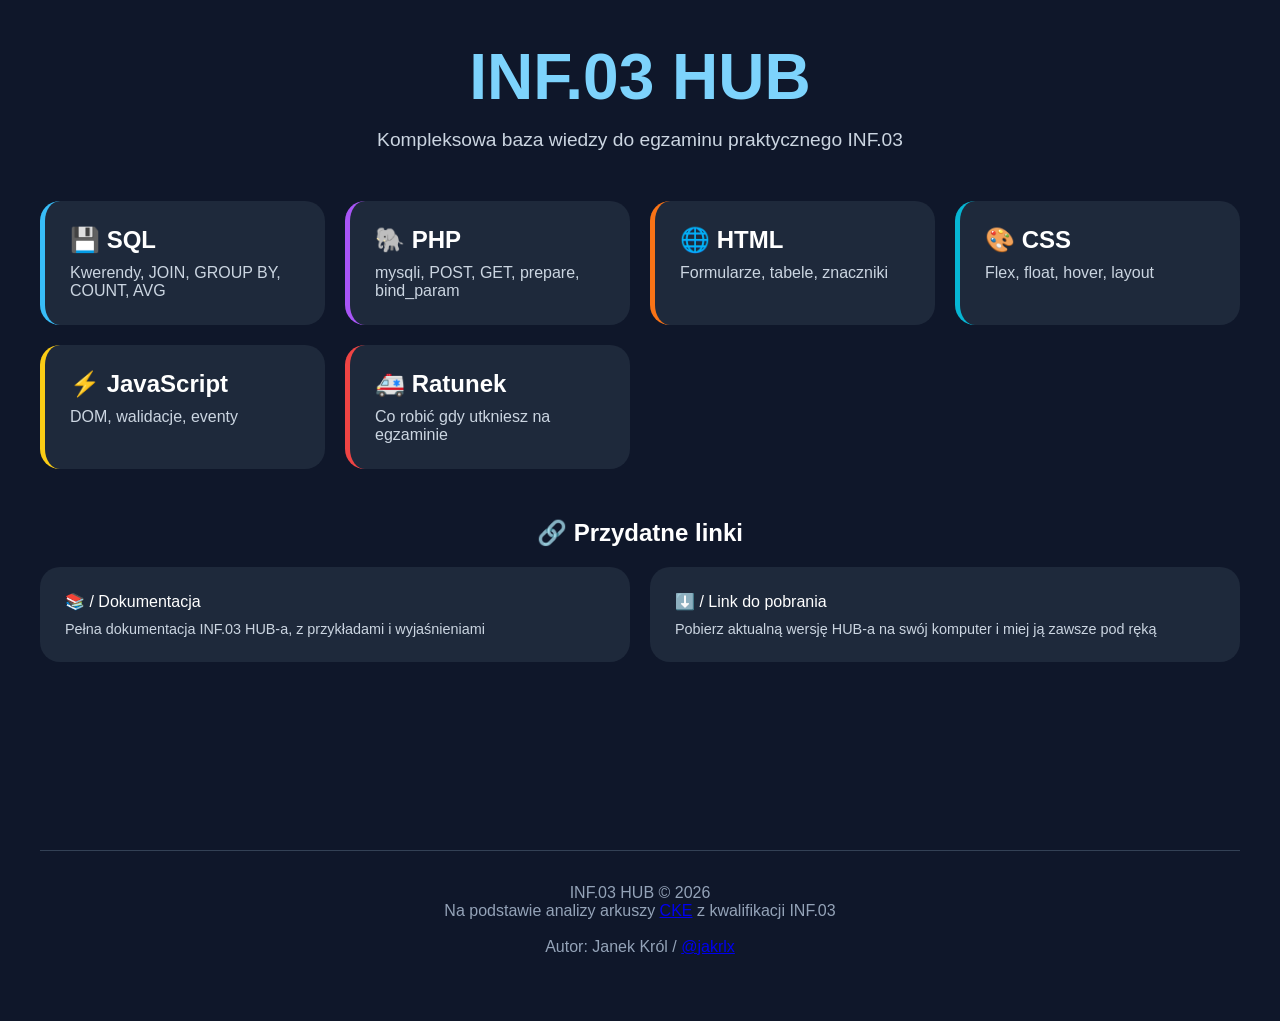
==== index.html @ 3e0c46b9 "first push" ====
<!DOCTYPE html>
<html lang="pl">
<head>
<meta charset="utf-8">
<link rel="stylesheet" href="style.css">
<title>INF.03 HUB</title>
</head>

<body>

<div class="hero">

    <h1>INF.03 HUB</h1>

    <p>
        Kompleksowa baza wiedzy do egzaminu praktycznego INF.03
    </p>

</div>

<div class="grid">

    <a class="card sql" href="sql/sql.html">
        <h2>💾 SQL</h2>
        <p>Kwerendy, JOIN, GROUP BY, COUNT, AVG</p>
    </a>

    <a class="card php" href="php/php.html">
        <h2>🐘 PHP</h2>
        <p>mysqli, POST, GET, prepare, bind_param</p>
    </a>

    <a class="card html" href="html/html.html">
        <h2>🌐 HTML</h2>
        <p>Formularze, tabele, znaczniki</p>
    </a>

    <a class="card css" href="css/css.html">
        <h2>🎨 CSS</h2>
        <p>Flex, float, hover, layout</p>
    </a>

    <a class="card js" href="js/js.html">
        <h2>⚡ JavaScript</h2>
        <p>DOM, walidacje, eventy</p>
    </a>

    <a class="card ratunek" href="ratunek/ratunek.html">
        <h2>🚑 Ratunek</h2>
        <p>Co robić gdy utkniesz na egzaminie</p>
    </a>

</div>

<div class="links-section">

<h2>🔗 Przydatne linki</h2>

<div class="links-grid">

<a class="link-card"
href="TUTAJ_LINK_DO_DOKUMENTACJI"
target="_blank">

📚 / Dokumentacja

<span>
Pełna dokumentacja INF.03 HUB-a, z przykładami i wyjaśnieniami
</span>

</a>

<a class="link-card"
href="TUTAJ_LINK_DO_POBRANIA"
target="_blank">

⬇️ / Link do pobrania

<span>
Pobierz aktualną wersję HUB-a na swój komputer i miej ją zawsze pod ręką
</span>

</a>

</div>

</div>
<footer style="margin-top: 188px;">
<div class="footer-content">

<p>
INF.03 HUB © 2026
</p>
</div>
<p>
    Na podstawie analizy arkuszy <a href="https://ee-informatyk.pl/inf03-ee09/praktyka/" target="_blank" rel="noopener noreferrer">CKE</a> z kwalifikacji INF.03
</p>

<br>

 <p>
    Autor: Janek Król / 
<a href="http://www.jakrlx.pl" target="_blank">@jakrlx</a>
</p>

</footer>
</body>
</html>
---- style.css ----
*{
margin:0;
padding:0;
box-sizing:border-box;
font-family:Segoe UI,Arial,sans-serif;
}

body{
background:#0f172a;
color:white;
padding:40px;
}

.hero{
text-align:center;
margin-bottom:50px;
}

.hero h1{
font-size:4rem;
margin-bottom:15px;
color:#7dd3fc;
}

.hero p{
font-size:1.2rem;
color:#cbd5e1;
}

.stats{
margin-top:30px;
display:flex;
justify-content:center;
gap:20px;
flex-wrap:wrap;
}

.stat{
background:#1e293b;
padding:20px;
border-radius:15px;
min-width:180px;
}

.stat h3{
font-size:2rem;
color:#7dd3fc;
}

.grid{
display:grid;
grid-template-columns:
repeat(auto-fit,minmax(280px,1fr));
gap:20px;
}

.card{
display:block;
text-decoration:none;
color:white;

background:#1e293b;

padding:25px;

border-radius:20px;

transition:.25s;
}

.card:hover{
transform:translateY(-5px);
box-shadow:
0 0 25px rgba(125,211,252,.25);
}

.card h2{
margin-bottom:10px;
}

.card p{
color:#cbd5e1;
}

.sql{
border-left:5px solid #38bdf8;
}

.php{
border-left:5px solid #a855f7;
}

.html{
border-left:5px solid #f97316;
}

.css{
border-left:5px solid #06b6d4;
}

.js{
border-left:5px solid #facc15;
}

.templates{
border-left:5px solid #22c55e;
}

.ratunek{
border-left:5px solid #ef4444;
}


.section{
background:#1f2937;
padding:20px;
border-radius:15px;
margin-bottom:20px;
}

.warning{
background:#7f1d1d;
padding:15px;
border-radius:10px;
margin-top:10px;
}

.info{
background:#1e3a8a;
padding:15px;
border-radius:10px;
margin-top:10px;
}

.search-box{
margin:20px 0;
}

#searchInput{
width:100%;
padding:15px;
font-size:16px;
border:none;
border-radius:10px;
background:#111827;
color:white;
}

.links-section{

margin-top:50px;

}

.links-section h2{

margin-bottom:20px;

text-align:center;

}

.links-grid{

display:grid;

grid-template-columns:
repeat(auto-fit,minmax(300px,1fr));

gap:20px;

}

.link-card{

display:flex;

flex-direction:column;

gap:10px;

padding:25px;

background:#1e293b;

border-radius:20px;

text-decoration:none;

color:white;

transition:.25s;

}

.link-card:hover{

transform:translateY(-5px);

box-shadow:
0 0 25px rgba(125,211,252,.25);

}

.link-card span{

color:#cbd5e1;

font-size:.9rem;

}

footer{

margin-top:60px;

padding:25px;

text-align:center;

color:#94a3b8;

border-top:
1px solid #334155;

}

.footer-content{

display:flex;

justify-content:center;

gap:30px;

flex-wrap:wrap;

padding-top:8px;
}
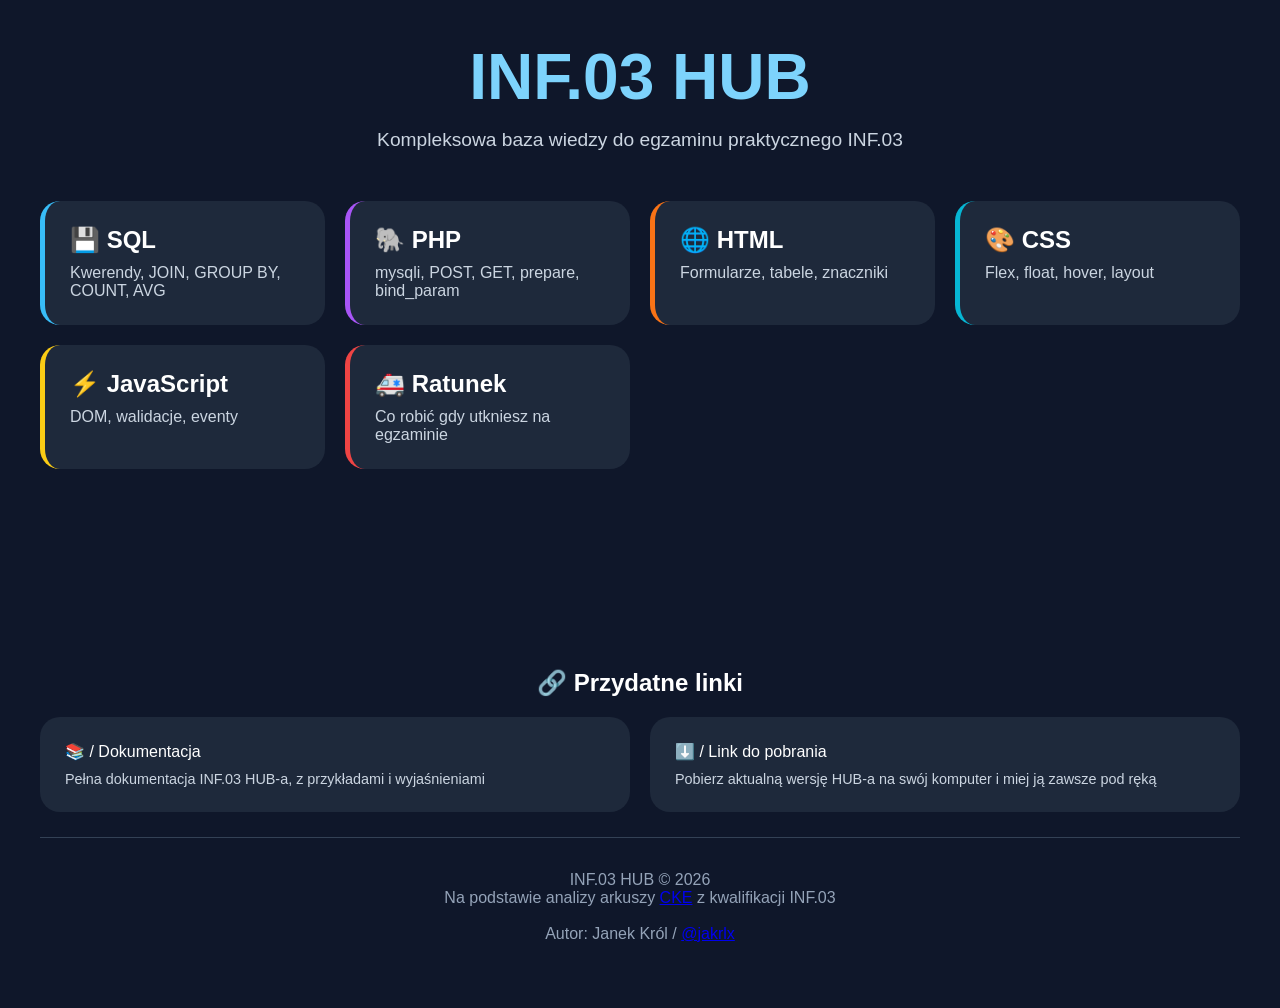
==== commit 2c7f8efa: "Update index.html" ====
--- a/index.html
+++ b/index.html
@@ -52,14 +52,14 @@
 
 </div>
 
-<div class="links-section">
+<div class="links-section" style="margin-top: 200px;">
 
 <h2>🔗 Przydatne linki</h2>
 
 <div class="links-grid">
 
 <a class="link-card"
-href="TUTAJ_LINK_DO_DOKUMENTACJI"
+href="https://github.com/Jakrlx/inf.03-hub/tree/main#dokumentacja"
 target="_blank">
 
 📚 / Dokumentacja
@@ -71,7 +71,7 @@
 </a>
 
 <a class="link-card"
-href="TUTAJ_LINK_DO_POBRANIA"
+href="https://github.com/Jakrlx/inf.03-hub/releases/latest"
 target="_blank">
 
 ⬇️ / Link do pobrania
@@ -85,7 +85,7 @@
 </div>
 
 </div>
-<footer style="margin-top: 188px;">
+<footer style="margin-top: 25px;">
 <div class="footer-content">
 
 <p>
@@ -100,7 +100,7 @@
 
  <p>
     Autor: Janek Król / 
-<a href="http://www.jakrlx.pl" target="_blank">@jakrlx</a>
+<a href="https://github.com/Jakrlx" target="_blank">@jakrlx</a>
 </p>
 
 </footer>
